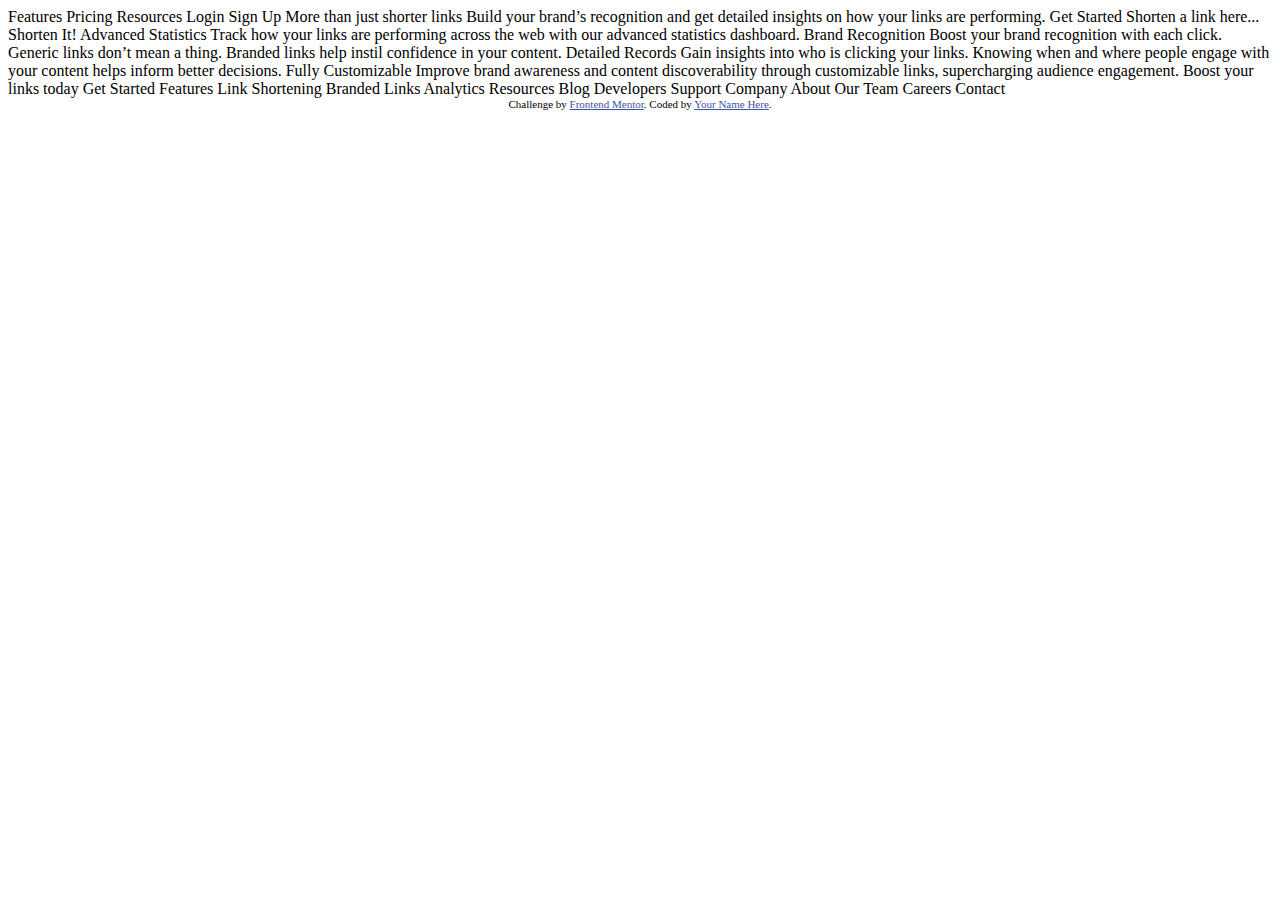
==== url-shortening-api-master/index-url.html @ de2dfef0 "Se agrega nuevo proyecto al proyecto" ====
<!DOCTYPE html>
<html lang="en">
<head>
  <meta charset="UTF-8">
  <meta name="viewport" content="width=device-width, initial-scale=1.0"> <!-- displays site properly based on user's device -->
  <link rel="stylesheet" href="./css/index.css">
  <link rel="icon" type="image/png" sizes="32x32" href="./images/favicon-32x32.png">
  
  <title>Frontend Mentor | Shortly URL shortening API Challenge</title>

  <!-- Feel free to remove these styles or customise in your own stylesheet 👍 -->
</head>
<body>

  Features
  Pricing
  Resources

  Login
  Sign Up

  More than just shorter links

  Build your brand’s recognition and get detailed insights 
  on how your links are performing.

  Get Started
  
  Shorten a link here...

  Shorten It!

  Advanced Statistics

  Track how your links are performing across the web with our 
  advanced statistics dashboard.

  Brand Recognition

  Boost your brand recognition with each click. Generic links don’t 
  mean a thing. Branded links help instil confidence in your content.

  Detailed Records

  Gain insights into who is clicking your links. Knowing when and where 
  people engage with your content helps inform better decisions.

  Fully Customizable

  Improve brand awareness and content discoverability through customizable 
  links, supercharging audience engagement.

  Boost your links today

  Get Started

  Features

  Link Shortening
  Branded Links
  Analytics

  Resources

  Blog
  Developers
  Support

  Company

  About
  Our Team
  Careers
  Contact
  
  <div class="attribution">
    Challenge by <a href="https://www.frontendmentor.io?ref=challenge" target="_blank">Frontend Mentor</a>. 
    Coded by <a href="#">Your Name Here</a>.
  </div>
</body>
</html>
---- url-shortening-api-master/css/index.css ----
.attribution { font-size: 11px; text-align: center; }
.attribution a { color: hsl(228, 45%, 44%); }
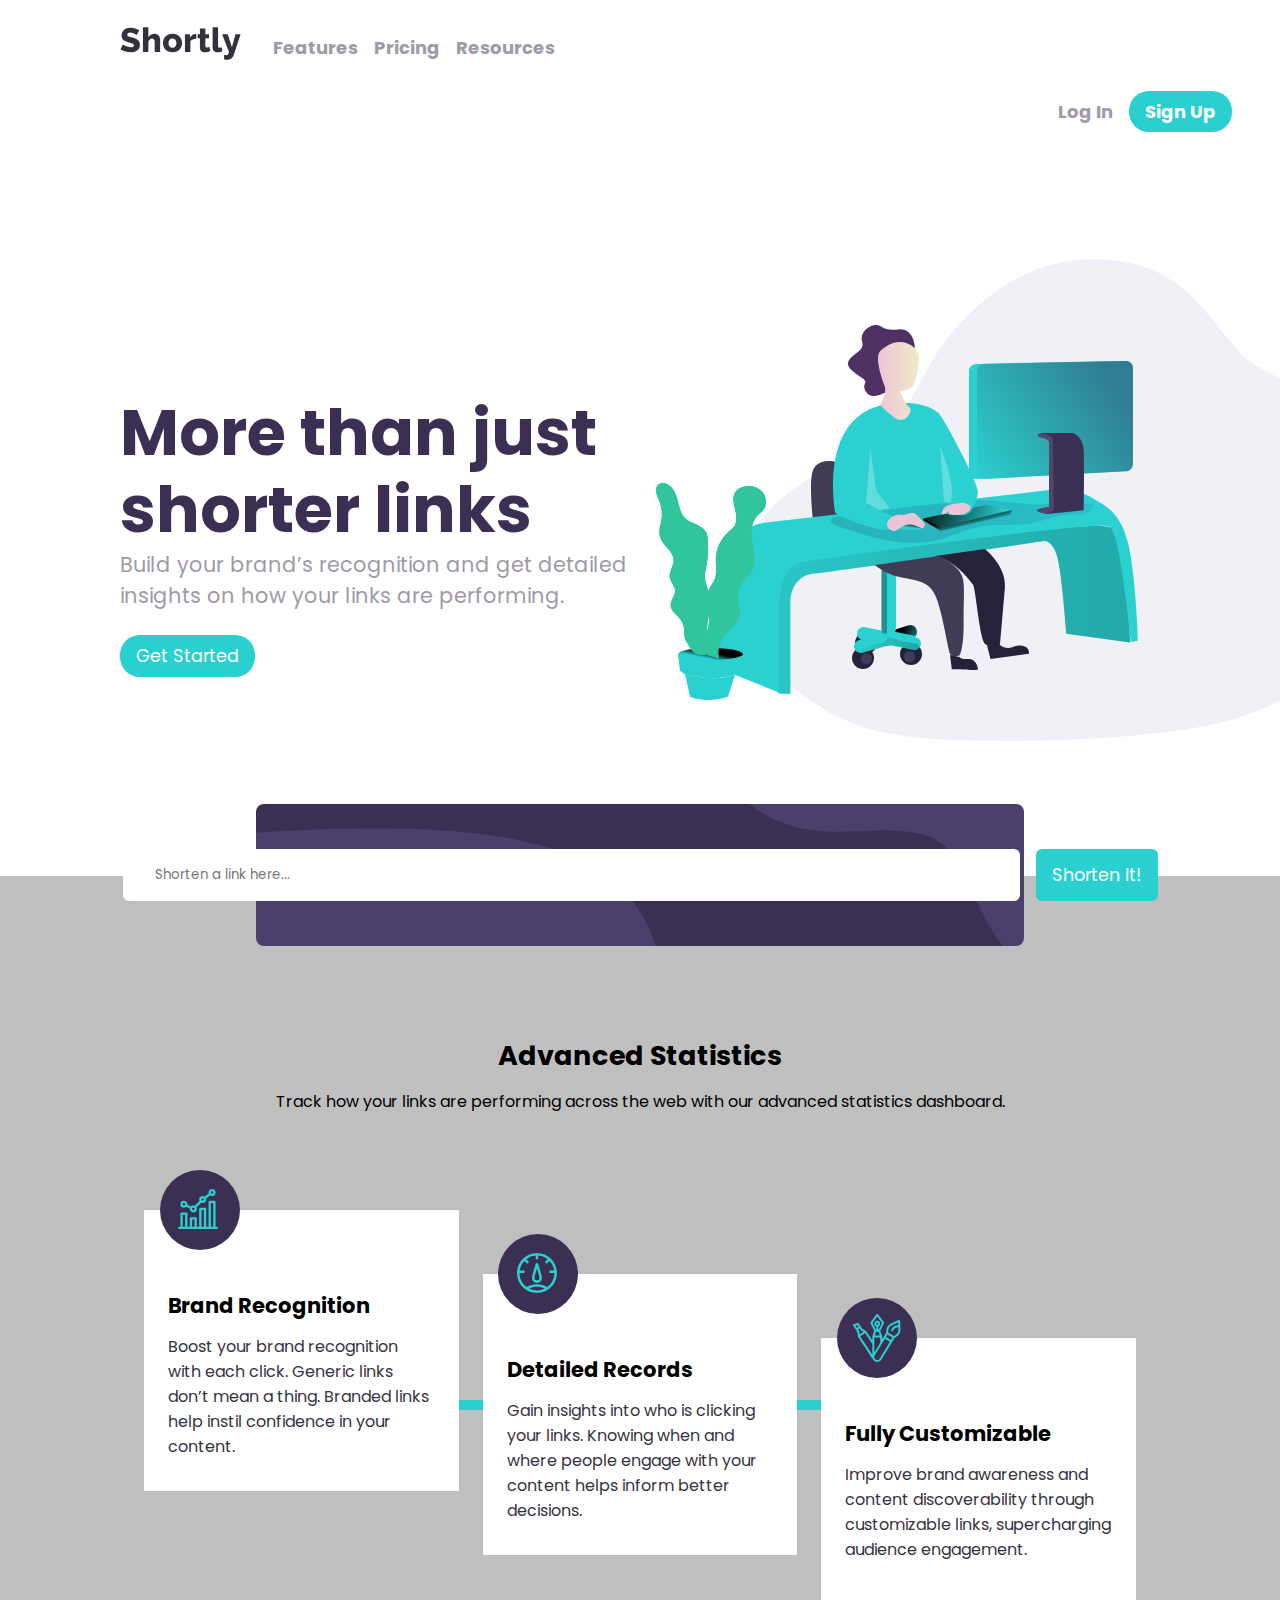
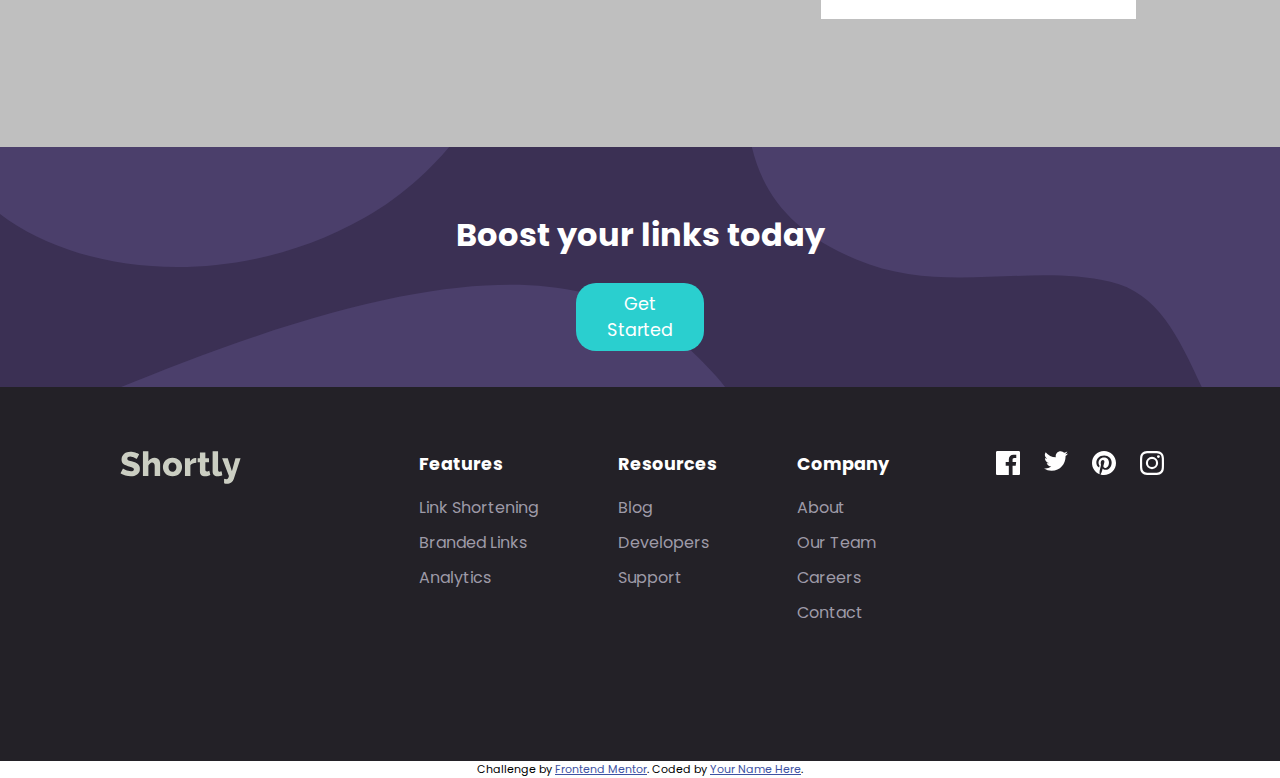
==== commit 46513c4a: "Se funaliza maquetacion, se inicia script" ====
--- a/url-shortening-api-master/index-url.html
+++ b/url-shortening-api-master/index-url.html
@@ -3,79 +3,159 @@
 <head>
   <meta charset="UTF-8">
   <meta name="viewport" content="width=device-width, initial-scale=1.0"> <!-- displays site properly based on user's device -->
+  <link rel="preconnect" href="https://fonts.googleapis.com">
+  <link rel="preconnect" href="https://fonts.gstatic.com" crossorigin>
+  <link href="https://fonts.googleapis.com/css2?family=Poppins:wght@300;500;700&display=swap" rel="stylesheet">
+  <link rel="icon" type="image/png" sizes="32x32" href="./images/favicon-32x32.png">
+  <title>Frontend Mentor | Shortly URL shortening API Challenge</title>
   <link rel="stylesheet" href="./css/index.css">
-  <link rel="icon" type="image/png" sizes="32x32" href="./images/favicon-32x32.png">
-  
-  <title>Frontend Mentor | Shortly URL shortening API Challenge</title>
-
-  <!-- Feel free to remove these styles or customise in your own stylesheet 👍 -->
 </head>
 <body>
+  <header>
+    <div class="first-content">
+      <div class="logo-content">
+        <img src="./images/logo.svg" alt="logo" class="logo-heaer">
+      </div>
+  
+      <nav>
+        <ul>
+          <li><a href="#">Features</a></li>
+          <li><a href="#">Pricing</a></li>
+          <li><a href="#">Resources</a></li>
+        </ul>
+      </nav>
+    </div>
 
-  Features
-  Pricing
-  Resources
+    <nav class="second-content">
+      <ul>
+        <li><a href="#">Log In</a></li>
+        <li><a class="sign-up" href="#">Sign Up</a></li>
+      </ul>
+    </nav>
+  </header>
+  <main>
+    <section class="first-content">
+      <div class="first-text">
+        <h1>More than just shorter links</h1>
+        <p>
+          Build your brand’s recognition and get detailed insights 
+          on how your links are performing.
+        </p>
+        <button>Get Started</button>
+      </div>
+      
+      <div class="content-img">
+        <img class="img-content" src="./images/illustration-working.svg" alt="imagen">
+      </div>
+    </section>
 
-  Login
-  Sign Up
+    <section class="middle-content">
+      <div class="div-middle-form"> <!-- a este div se le agregan los links acortados -->
+        <form class="middle-form">
+          <input id="input-text" class="middle-form-text" type="text" name="link-short" id="link-short" placeholder="Shorten a link here...">
+          <input id="input-btn" class="middle-form-button" type="button" value="Shorten It!">
+        </form>
+      </div>
 
-  More than just shorter links
+      <h2>Advanced Statistics</h2>
 
-  Build your brand’s recognition and get detailed insights 
-  on how your links are performing.
+      <p>
+        Track how your links are performing across the web with our 
+        advanced statistics dashboard.
+      </p>
 
-  Get Started
+      <div class="middle-info">
+        <div class="line"></div>
+        <article class="article-info article-info-one">
+          <div class="div-img-info">
+            <img class="img-info img-one" src="./images/icon-brand-recognition.svg" alt="">
+          </div>
+          <h3>Brand Recognition</h3>
   
-  Shorten a link here...
+          <p>
+            Boost your brand recognition with each click. Generic links don’t 
+            mean a thing. Branded links help instil confidence in your content.
+          </p>
+        </article>
+  
+        <article class="article-info article-info-two">
+          <div class="div-img-info">
+            <img class="img-info img-two" src="./images/icon-detailed-records.svg" alt="">
+          </div>
+          <h3>Detailed Records</h3>
+  
+          <p>
+            Gain insights into who is clicking your links. Knowing when and where 
+            people engage with your content helps inform better decisions.
+          </p>
+        </article>
+  
+        <article class="article-info article-info-three">
+          <div class="div-img-info">
+            <img class="img-info img-three" src="./images/icon-fully-customizable.svg" alt="">
+          </div>
+          <h3>Fully Customizable</h3>
+          
+          <p>
+            Improve brand awareness and content discoverability through customizable 
+            links, supercharging audience engagement.
+          </p>
+        </article>
+      </div>
+    </section>
+    
+    <section class="foot-section">
+      <h3>Boost your links today</h3>
 
-  Shorten It!
+      <button>Get Started</button>
+    </section>
+  </main>
+  <footer>
+    <div class="div-logo-footer">
+      <img src="./images/logo.svg" alt="" class="logo-footer">
+    </div>
+    <div class="content-footer-menu">
+      <div class="footer-menu">
+        <h5>Features</h5>
+        
+        <ul>
+          <li><a href="">Link Shortening</a></li>
+          <li><a href="">Branded Links</a></li>
+          <li><a href="">Analytics</a></li>
+        </ul>
+      </div>
+      <div class="footer-menu">
+        <h5>Resources</h5>
+  
+        <ul>
+          <li><a href="">Blog</a></li>
+          <li><a href="">Developers</a></li>
+          <li><a href="">Support</a></li>
+        </ul>
+      </div>
+      <div class="footer-menu">
+        <h5>Company</h5>
+  
+        <ul>
+          <li><a href="">About</a></li>
+          <li><a href="">Our Team</a></li>
+          <li><a href="">Careers</a></li>
+          <li><a href="">Contact</a></li>
+        </ul>
+      </div>
+    </div>
+    <div class="social-icons">
+      <a href="#"><img src="./images/icon-facebook.svg" alt="Facebook"></a>
+      <a href="#"><img src="./images/icon-twitter.svg" alt="Twitter"></a>
+      <a href="#"><img src="./images/icon-pinterest.svg" alt="Pinterest"></a>
+      <a href="#"><img src="./images/icon-instagram.svg" alt="Instagram"></a>
+    </div>
+  </footer>
 
-  Advanced Statistics
-
-  Track how your links are performing across the web with our 
-  advanced statistics dashboard.
-
-  Brand Recognition
-
-  Boost your brand recognition with each click. Generic links don’t 
-  mean a thing. Branded links help instil confidence in your content.
-
-  Detailed Records
-
-  Gain insights into who is clicking your links. Knowing when and where 
-  people engage with your content helps inform better decisions.
-
-  Fully Customizable
-
-  Improve brand awareness and content discoverability through customizable 
-  links, supercharging audience engagement.
-
-  Boost your links today
-
-  Get Started
-
-  Features
-
-  Link Shortening
-  Branded Links
-  Analytics
-
-  Resources
-
-  Blog
-  Developers
-  Support
-
-  Company
-
-  About
-  Our Team
-  Careers
-  Contact
-  
   <div class="attribution">
     Challenge by <a href="https://www.frontendmentor.io?ref=challenge" target="_blank">Frontend Mentor</a>. 
     Coded by <a href="#">Your Name Here</a>.
   </div>
+  <script src="./js/shortening.js"></script>
 </body>
 </html>
--- a/url-shortening-api-master/css/index.css
+++ b/url-shortening-api-master/css/index.css
@@ -1,2 +1,274 @@
-.attribution { font-size: 11px; text-align: center; }
-.attribution a { color: hsl(228, 45%, 44%); }+* {
+  box-sizing: border-box;
+  margin: 0;
+  padding: 0;
+  font-family: "Poppins", sans-serif;
+}
+
+body {
+  font-size: 18px;
+}
+
+header {
+  display: flex;
+  justify-content: space-between;
+  margin: 1.5em 3rem 0 7.5rem;
+}
+header .first-content {
+  display: flex;
+  gap: 2rem;
+}
+header nav {
+  display: flex;
+}
+header nav ul {
+  display: flex;
+  gap: 1rem;
+  align-items: center;
+  list-style: none;
+}
+header nav ul li a {
+  text-decoration: none;
+  font-weight: bold;
+  color: rgb(158, 154, 167);
+}
+header nav ul li a:hover {
+  color: rgb(59, 48, 84);
+}
+header nav ul .sign-up {
+  background-color: rgb(42, 207, 207);
+  color: rgb(255, 255, 255);
+  padding: 0.5rem 1rem;
+  border-radius: 20px;
+}
+
+.first-content {
+  display: grid;
+  grid-template-columns: repeat(2, 1fr);
+  grid-template-rows: 1fr;
+  padding-bottom: 8rem;
+}
+.first-content .first-text {
+  margin-top: 9rem;
+}
+.first-content h1 {
+  font-size: 4rem;
+  font-weight: bold;
+  line-height: 1.2;
+  text-align: left;
+  color: rgb(59, 48, 84);
+  margin: 3.5rem 0 0 7.5rem;
+}
+.first-content p {
+  font-size: 1.3rem;
+  text-align: left;
+  color: rgb(158, 154, 167);
+  margin: 0 0 0 7.5rem;
+}
+.first-content button {
+  margin: 1.5rem 0 0 7.5rem;
+  background-color: rgb(42, 207, 207);
+  color: rgb(255, 255, 255);
+  padding: 0.5rem 1rem;
+  border-radius: 20px;
+  border: none;
+  font-size: 1.1rem;
+}
+.first-content button:hover {
+  background-color: rgb(59, 48, 84);
+  cursor: pointer;
+}
+.first-content .content-img {
+  overflow: hidden;
+}
+.first-content .content-img .img-content {
+  padding-left: 1rem;
+  padding-top: 4rem;
+}
+
+.middle-content {
+  background-color: rgb(191, 191, 191);
+  position: relative;
+  padding-bottom: 7rem;
+}
+.middle-content .middle-form {
+  display: flex;
+  justify-content: center;
+  background-image: url("./../images/bg-shorten-desktop.svg");
+  background-repeat: no-repeat;
+  background-position: center;
+  background-size: cover;
+  background-color: rgb(59, 48, 84);
+  padding: 2.8rem 3rem 2.8rem 3rem;
+  border-radius: 8px;
+  position: absolute;
+  top: -4.5rem;
+  left: 20%;
+  right: 20%;
+}
+.middle-content .middle-form .middle-form-text {
+  padding: 1rem 38rem 1rem 2rem;
+  border-radius: 6px;
+  border: none;
+}
+.middle-content .middle-form .middle-form-button {
+  background-color: rgb(42, 207, 207);
+  color: rgb(255, 255, 255);
+  padding: 0.4rem 1rem;
+  margin-left: 1rem;
+  border-radius: 6px;
+  border: none;
+  font-size: 1.1rem;
+}
+.middle-content .middle-form .middle-form-button:hover {
+  background-color: rgb(59, 48, 84);
+  cursor: pointer;
+}
+.middle-content h2 {
+  text-align: center;
+  padding-top: 10rem;
+}
+.middle-content p {
+  text-align: center;
+  color: rgb(0, 0, 0);
+  padding-top: 0.8rem;
+  font-size: 1rem;
+}
+.middle-content .middle-info {
+  margin: 10rem 9rem 0 9rem;
+  padding-bottom: 5rem;
+  display: grid;
+  grid-template-columns: repeat(3, 1fr);
+  grid-template-rows: 1fr;
+  gap: 1.5rem;
+  position: relative;
+}
+.middle-content .middle-info .line {
+  display: flex;
+  width: 100%;
+  height: 1px;
+  border: 5px solid rgb(42, 207, 207);
+  position: absolute;
+  top: 35%;
+  z-index: 1;
+}
+.middle-content .middle-info .article-info {
+  background-color: rgb(255, 255, 255);
+  padding: 5rem 1.5rem 2rem 1.5rem;
+  position: relative;
+  z-index: 2;
+}
+.middle-content .middle-info .article-info .div-img-info {
+  background-color: rgb(59, 48, 84);
+  width: 5rem;
+  height: 5rem;
+  border-radius: 50%;
+  position: absolute;
+  top: -2.5rem;
+  left: 5%;
+}
+.middle-content .middle-info .article-info .div-img-info .img-info {
+  padding: 1rem 1rem;
+}
+.middle-content .middle-info .article-info .div-img-info .img-one, .middle-content .middle-info .article-info .div-img-info .img-two {
+  padding: 1.2rem 1.15rem;
+}
+.middle-content .middle-info .article-info p {
+  text-align: left;
+  color: rgb(53, 50, 62);
+  font-size: 1rem;
+}
+.middle-content .middle-info .article-info-one {
+  top: -4rem;
+  left: 0;
+}
+.middle-content .middle-info .article-info-three {
+  top: 4rem;
+  left: 0;
+}
+
+.foot-section {
+  background-color: rgb(59, 48, 84);
+  background-image: url("./../images/bg-boost-desktop.svg");
+  background-repeat: no-repeat;
+  background-position: center;
+  background-size: cover;
+  padding: 2rem 0 2rem 0;
+  height: 15rem;
+}
+.foot-section h3 {
+  text-align: center;
+  color: rgb(255, 255, 255);
+  font-size: 2rem;
+  margin-top: 2rem;
+}
+.foot-section button {
+  background-color: rgb(42, 207, 207);
+  color: rgb(255, 255, 255);
+  border: none;
+  border-radius: 20px;
+  padding: 0.5rem 1rem;
+  font-size: 1.1rem;
+  margin: 1.5rem 45% 0 45%;
+}
+.foot-section button:hover {
+  background-color: rgb(59, 48, 84);
+  cursor: pointer;
+}
+
+footer {
+  background-color: rgb(35, 33, 39);
+  padding: 4rem 0 8rem 7.5rem;
+  display: flex;
+  justify-content: space-between;
+}
+footer .div-logo-footer {
+  display: flex;
+  align-items: flex-start;
+}
+footer .div-logo-footer .logo-footer {
+  padding-right: 3rem;
+  filter: invert(100%);
+}
+footer .content-footer-menu {
+  display: flex;
+}
+footer .content-footer-menu .footer-menu {
+  margin: 0 0 0 5rem;
+}
+footer .content-footer-menu .footer-menu h5 {
+  color: rgb(255, 255, 255);
+  font-size: 1.1rem;
+  font-weight: bold;
+  padding-bottom: 1rem;
+}
+footer .content-footer-menu .footer-menu ul {
+  list-style: none;
+}
+footer .content-footer-menu .footer-menu ul li {
+  padding-bottom: 0.5rem;
+}
+footer .content-footer-menu .footer-menu ul a {
+  text-decoration: none;
+  color: rgb(158, 154, 167);
+  font-size: 1rem;
+}
+footer .content-footer-menu .footer-menu ul a:hover {
+  color: rgb(42, 207, 207);
+}
+footer .social-icons {
+  margin: 0 10% 0 5%;
+  display: flex;
+  gap: 1.5rem;
+}
+
+.attribution {
+  background-color: #ffffff;
+  font-size: 11px;
+  text-align: center;
+}
+.attribution a {
+  color: hsl(228deg, 45%, 44%);
+}
+
+/*# sourceMappingURL=index.css.map */
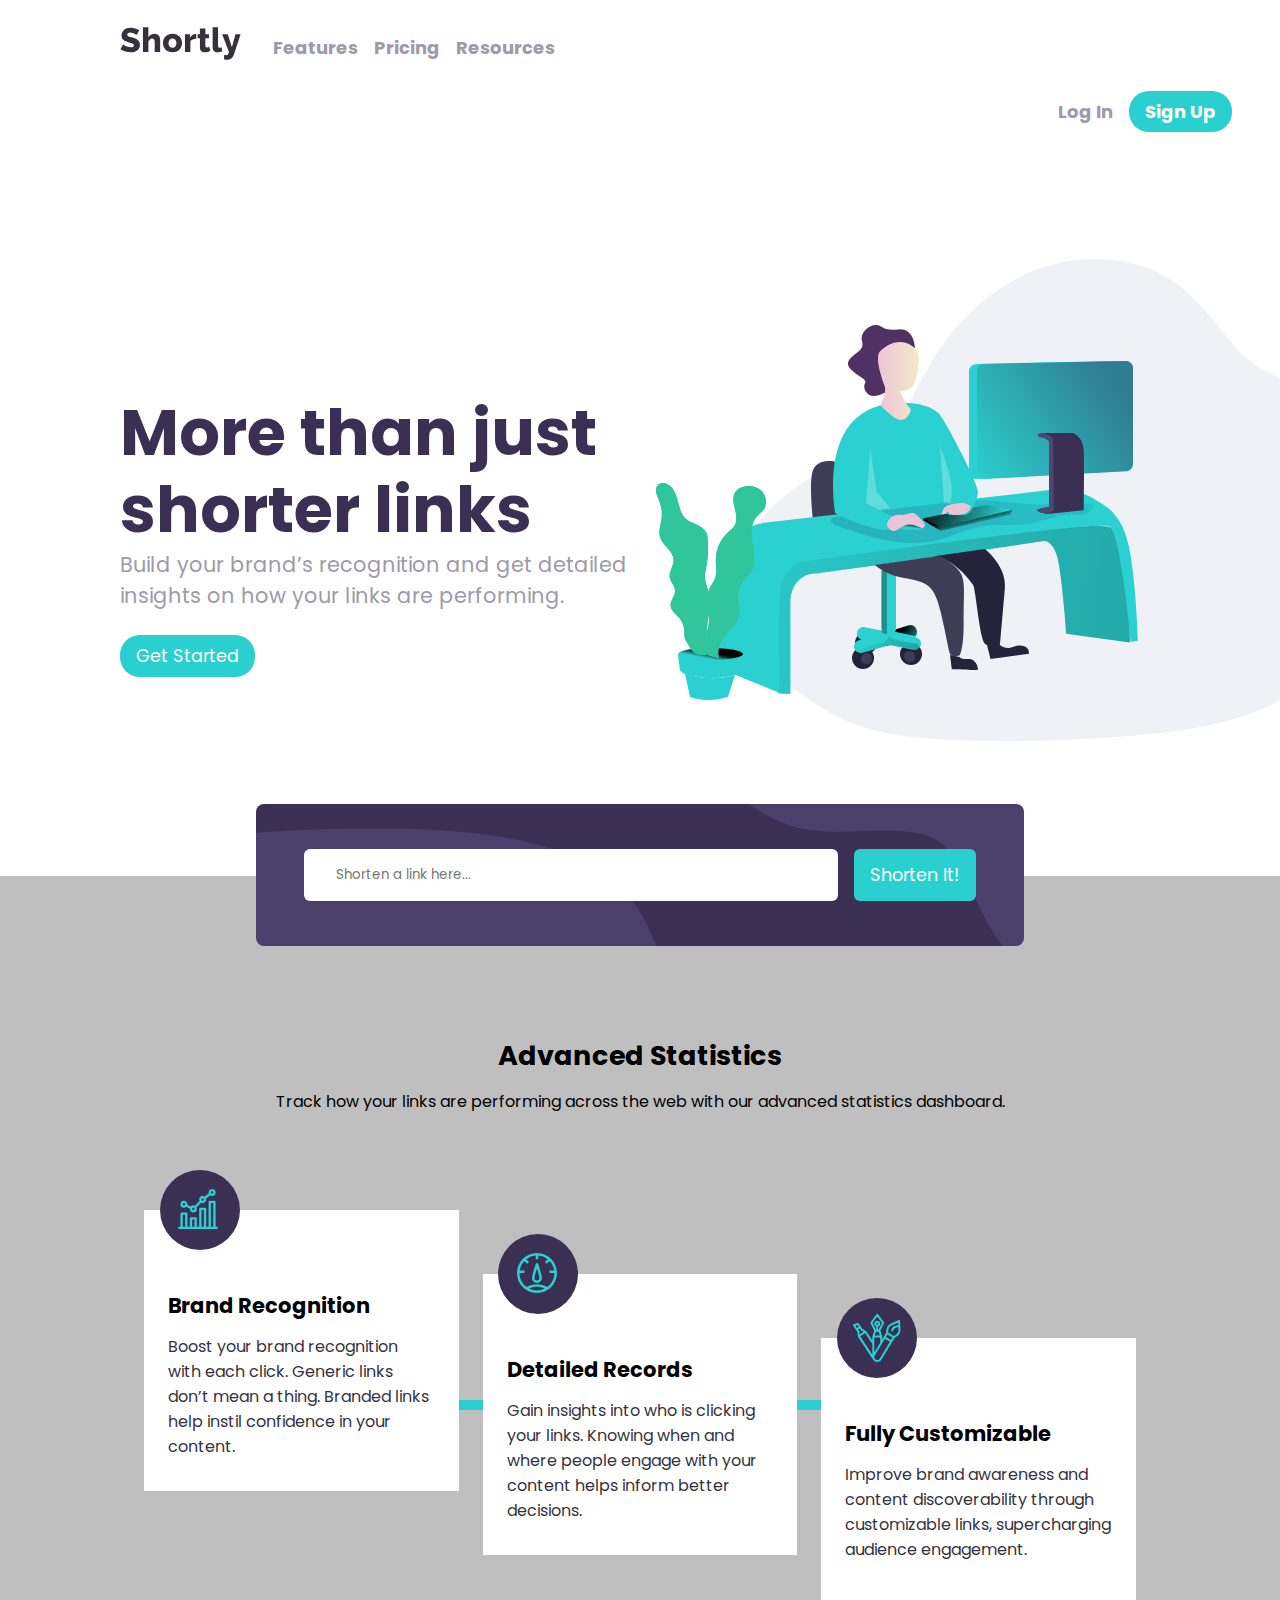
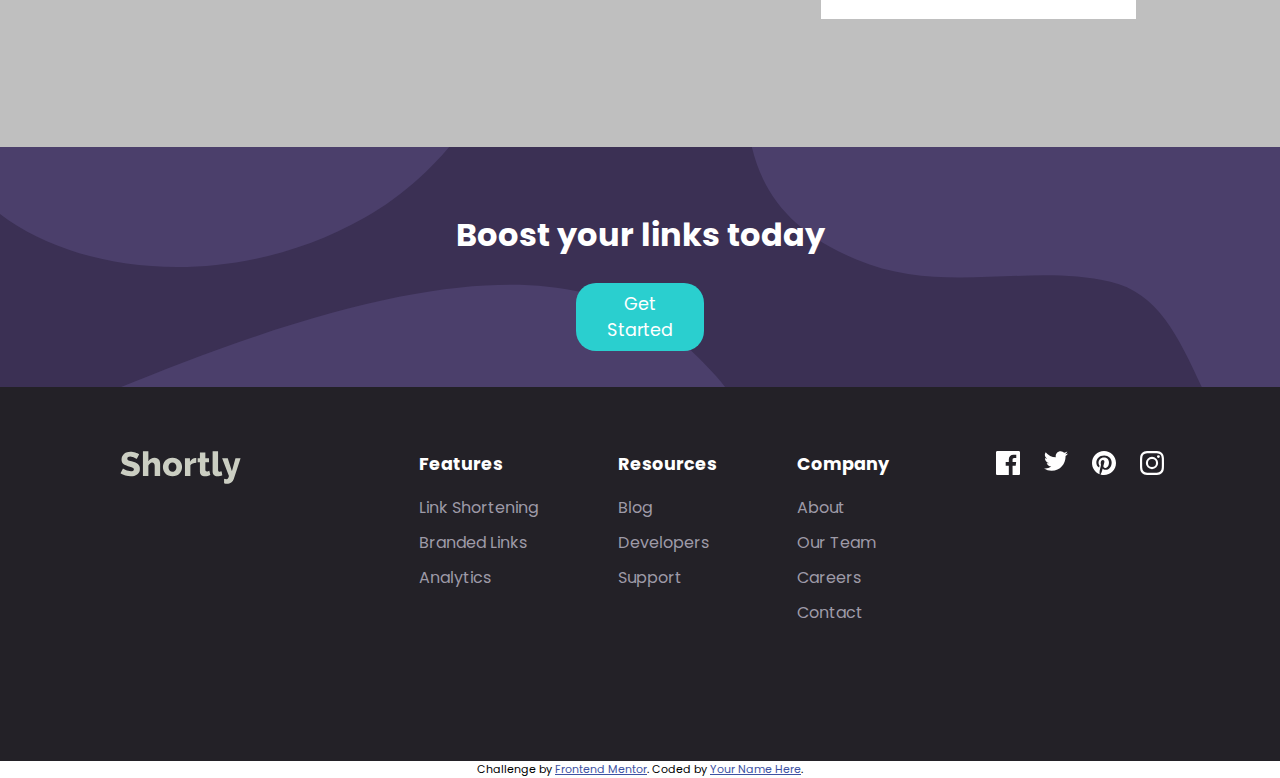
==== commit a9d9e272: "Solucionado un error de diseño, faltan pequeñas correcciones para finalziar" ====
--- a/url-shortening-api-master/index-url.html
+++ b/url-shortening-api-master/index-url.html
@@ -50,14 +50,15 @@
     </section>
 
     <section class="middle-content">
-      <div class="div-middle-form"> <!-- a este div se le agregan los links acortados -->
+      <div id="div-middle-form" class="div-middle-form"> <!-- a este div se le agregan los links acortados -->
         <form class="middle-form">
           <input id="input-text" class="middle-form-text" type="text" name="link-short" id="link-short" placeholder="Shorten a link here...">
           <input id="input-btn" class="middle-form-button" type="button" value="Shorten It!">
+          <p id="error-link">Please add a link</p>
         </form>
       </div>
 
-      <h2>Advanced Statistics</h2>
+      <h2 id="h2-advanced">Advanced Statistics</h2>
 
       <p>
         Track how your links are performing across the web with our 
--- a/url-shortening-api-master/css/index.css
+++ b/url-shortening-api-master/css/index.css
@@ -91,7 +91,16 @@
   position: relative;
   padding-bottom: 7rem;
 }
-.middle-content .middle-form {
+.middle-content .div-middle-form {
+  position: absolute;
+  top: -4.5rem;
+  left: 20%;
+  right: 20%;
+  display: flex;
+  flex-direction: column;
+  gap: 1rem;
+}
+.middle-content .div-middle-form .middle-form {
   display: flex;
   justify-content: center;
   background-image: url("./../images/bg-shorten-desktop.svg");
@@ -101,17 +110,14 @@
   background-color: rgb(59, 48, 84);
   padding: 2.8rem 3rem 2.8rem 3rem;
   border-radius: 8px;
-  position: absolute;
-  top: -4.5rem;
-  left: 20%;
-  right: 20%;
-}
-.middle-content .middle-form .middle-form-text {
-  padding: 1rem 38rem 1rem 2rem;
+}
+.middle-content .div-middle-form .middle-form .middle-form-text {
+  padding: 1rem 2rem 1rem 2rem;
+  width: 100%;
   border-radius: 6px;
   border: none;
 }
-.middle-content .middle-form .middle-form-button {
+.middle-content .div-middle-form .middle-form .middle-form-button {
   background-color: rgb(42, 207, 207);
   color: rgb(255, 255, 255);
   padding: 0.4rem 1rem;
@@ -120,7 +126,41 @@
   border: none;
   font-size: 1.1rem;
 }
-.middle-content .middle-form .middle-form-button:hover {
+.middle-content .div-middle-form .middle-form .middle-form-button:hover {
+  background-color: rgb(59, 48, 84);
+  cursor: pointer;
+}
+.middle-content .div-middle-form .middle-form #error-link {
+  color: red;
+  font-size: 0.8rem;
+  display: block;
+  opacity: 0;
+  position: absolute;
+  top: 65%;
+  left: 6rem;
+}
+.middle-content .div-middle-form .newLinkShorten {
+  background-color: rgb(255, 255, 255);
+  padding: 2rem 3rem 2rem 3rem;
+  border-radius: 5px;
+  display: flex;
+  justify-content: space-between;
+  align-items: center;
+}
+.middle-content .div-middle-form .newLinkShorten .linkShort {
+  display: flex;
+  flex-direction: row;
+  gap: 1rem;
+}
+.middle-content .div-middle-form .newLinkShorten .linkShort button {
+  background-color: rgb(42, 207, 207);
+  color: rgb(255, 255, 255);
+  padding: 0.4rem 1rem;
+  border-radius: 6px;
+  border: none;
+  font-size: 1.1rem;
+}
+.middle-content .div-middle-form .newLinkShorten .linkShort button:hover {
   background-color: rgb(59, 48, 84);
   cursor: pointer;
 }
@@ -261,6 +301,10 @@
   display: flex;
   gap: 1.5rem;
 }
+footer .social-icons img:hover {
+  cursor: pointer;
+  filter: brightness(0) saturate(100%) invert(92%) sepia(60%) saturate(5159%) hue-rotate(123deg) brightness(88%) contrast(83%);
+}
 
 .attribution {
   background-color: #ffffff;
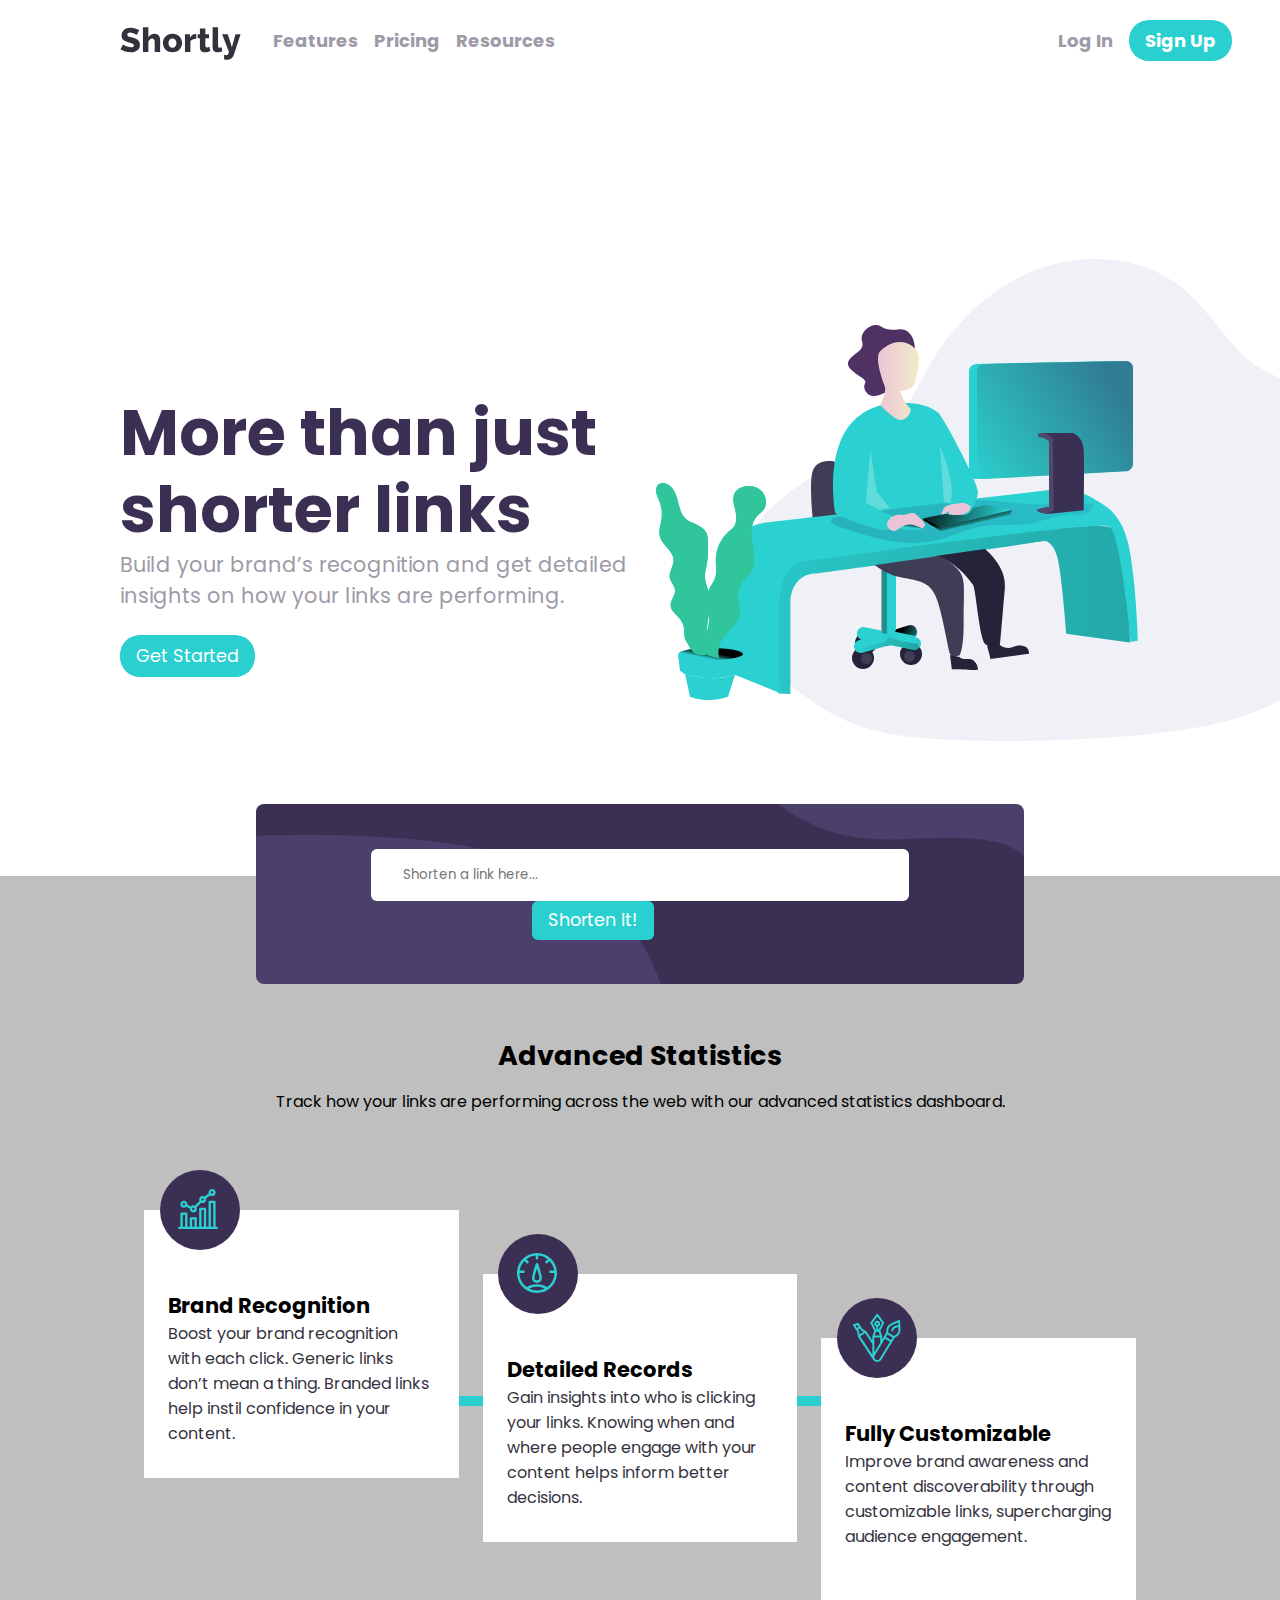
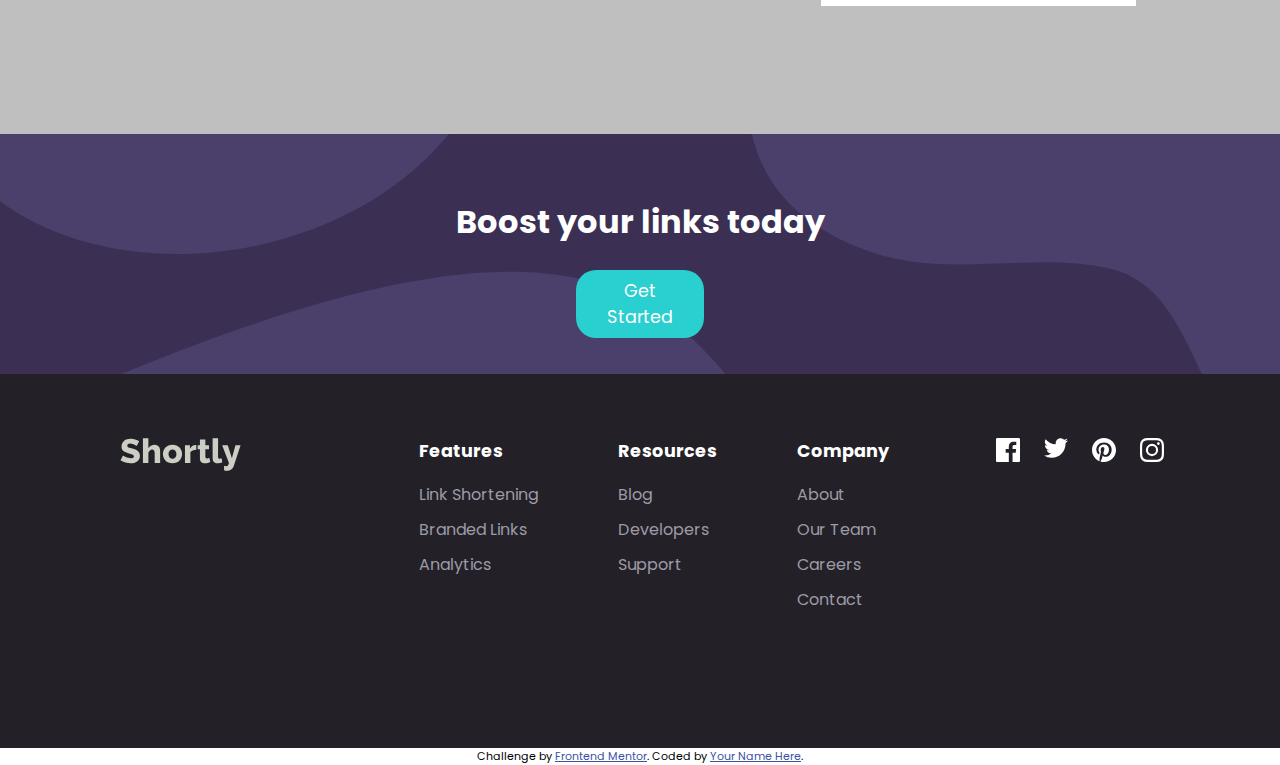
==== commit e300cb24: "Se guardan avances en el diseño para movil" ====
--- a/url-shortening-api-master/index-url.html
+++ b/url-shortening-api-master/index-url.html
@@ -12,26 +12,30 @@
 </head>
 <body>
   <header>
-    <div class="first-content">
-      <div class="logo-content">
-        <img src="./images/logo.svg" alt="logo" class="logo-heaer">
+    <img src="./images/icons8-menu-rounded-50.png" alt="" class="menuIcon">
+    <img src="./images/logo.svg" alt="logo" class="logo-heaer-mobile">
+    <div class="menu-content">
+      <div class="first-content">
+        <div class="logo-content">
+          <img src="./images/logo.svg" alt="logo" class="logo-heaer">
+        </div>
+      
+        <nav>
+          <ul>
+            <li><a href="#">Features</a></li>
+            <li><a href="#">Pricing</a></li>
+            <li><a href="#">Resources</a></li>
+          </ul>
+        </nav>
       </div>
-  
-      <nav>
+    
+      <nav class="second-content">
         <ul>
-          <li><a href="#">Features</a></li>
-          <li><a href="#">Pricing</a></li>
-          <li><a href="#">Resources</a></li>
+          <li><a href="#">Log In</a></li>
+          <li><a class="sign-up" href="#">Sign Up</a></li>
         </ul>
       </nav>
     </div>
-
-    <nav class="second-content">
-      <ul>
-        <li><a href="#">Log In</a></li>
-        <li><a class="sign-up" href="#">Sign Up</a></li>
-      </ul>
-    </nav>
   </header>
   <main>
     <section class="first-content">
@@ -60,7 +64,7 @@
 
       <h2 id="h2-advanced">Advanced Statistics</h2>
 
-      <p>
+      <p class="p-advanced">
         Track how your links are performing across the web with our 
         advanced statistics dashboard.
       </p>
@@ -158,5 +162,6 @@
     Coded by <a href="#">Your Name Here</a>.
   </div>
   <script src="./js/shortening.js"></script>
+  <script src="./js/menu.js"></script>
 </body>
 </html>
--- a/url-shortening-api-master/css/index.css
+++ b/url-shortening-api-master/css/index.css
@@ -10,36 +10,48 @@
 }
 
 header {
+  margin: 1.5em 3rem 0 7.5rem;
+  /* display: flex */
+}
+header .menuIcon, header .logo-heaer-mobile {
+  display: none;
+}
+header .menu-content {
   display: flex;
   justify-content: space-between;
-  margin: 1.5em 3rem 0 7.5rem;
-}
-header .first-content {
+}
+header .menu-content .first-content {
   display: flex;
   gap: 2rem;
 }
-header nav {
-  display: flex;
-}
-header nav ul {
-  display: flex;
+header .menu-content nav {
+  display: flex;
+  align-items: flex-start;
+}
+header .menu-content nav ul {
+  display: flex;
+  flex-direction: row;
   gap: 1rem;
   align-items: center;
   list-style: none;
 }
-header nav ul li a {
+header .menu-content nav ul li a {
   text-decoration: none;
   font-weight: bold;
   color: rgb(158, 154, 167);
 }
-header nav ul li a:hover {
+header .menu-content nav ul li a:hover {
   color: rgb(59, 48, 84);
 }
-header nav ul .sign-up {
+header .menu-content nav ul .sign-up {
   background-color: rgb(42, 207, 207);
   color: rgb(255, 255, 255);
   padding: 0.5rem 1rem;
   border-radius: 20px;
+}
+header .menu-content nav ul .sign-up:hover {
+  background-color: rgb(108, 207, 207);
+  color: rgb(255, 255, 255);
 }
 
 .first-content {
@@ -75,7 +87,7 @@
   font-size: 1.1rem;
 }
 .first-content button:hover {
-  background-color: rgb(59, 48, 84);
+  background-color: rgb(108, 207, 207);
   cursor: pointer;
 }
 .first-content .content-img {
@@ -102,6 +114,7 @@
 }
 .middle-content .div-middle-form .middle-form {
   display: flex;
+  flex-flow: row wrap;
   justify-content: center;
   background-image: url("./../images/bg-shorten-desktop.svg");
   background-repeat: no-repeat;
@@ -113,7 +126,7 @@
 }
 .middle-content .div-middle-form .middle-form .middle-form-text {
   padding: 1rem 2rem 1rem 2rem;
-  width: 100%;
+  width: 80%;
   border-radius: 6px;
   border: none;
 }
@@ -127,17 +140,15 @@
   font-size: 1.1rem;
 }
 .middle-content .div-middle-form .middle-form .middle-form-button:hover {
-  background-color: rgb(59, 48, 84);
+  background-color: rgb(108, 207, 207);
   cursor: pointer;
 }
 .middle-content .div-middle-form .middle-form #error-link {
   color: red;
+  display: inline;
+  padding-top: 0.5rem;
   font-size: 0.8rem;
-  display: block;
   opacity: 0;
-  position: absolute;
-  top: 65%;
-  left: 6rem;
 }
 .middle-content .div-middle-form .newLinkShorten {
   background-color: rgb(255, 255, 255);
@@ -152,6 +163,10 @@
   flex-direction: row;
   gap: 1rem;
 }
+.middle-content .div-middle-form .newLinkShorten .linkShort #shorten {
+  color: rgb(42, 207, 207);
+  font-weight: bold;
+}
 .middle-content .div-middle-form .newLinkShorten .linkShort button {
   background-color: rgb(42, 207, 207);
   color: rgb(255, 255, 255);
@@ -168,7 +183,7 @@
   text-align: center;
   padding-top: 10rem;
 }
-.middle-content p {
+.middle-content .p-advanced {
   text-align: center;
   color: rgb(0, 0, 0);
   padding-top: 0.8rem;
@@ -252,7 +267,7 @@
   margin: 1.5rem 45% 0 45%;
 }
 .foot-section button:hover {
-  background-color: rgb(59, 48, 84);
+  background-color: rgb(108, 207, 207);
   cursor: pointer;
 }
 
@@ -315,4 +330,253 @@
   color: hsl(228deg, 45%, 44%);
 }
 
+@media screen and (max-width: 768px) {
+  header {
+    margin: 1.5em 0 0 0.5rem;
+  }
+  header .logo-heaer-mobile {
+    display: block;
+  }
+  header .menuIcon {
+    display: block;
+    position: absolute;
+    top: 1.5rem;
+    right: 1.5rem;
+    cursor: pointer;
+  }
+  header .menu-content {
+    display: flex;
+    flex-direction: column;
+    background-color: rgb(59, 48, 84);
+    padding: 2rem 1rem 2rem 1rem;
+    border-radius: 10px;
+    position: absolute;
+    top: 5.5rem;
+    right: 1.5rem;
+    left: 1.5rem;
+    opacity: 0;
+  }
+  header .show {
+    opacity: 1;
+  }
+  header .show .first-content {
+    display: flex;
+    justify-content: center;
+    gap: 0rem;
+    padding-bottom: 1rem;
+    border-bottom: 1px solid rgb(191, 191, 191);
+  }
+  header .show .logo-heaer {
+    display: none;
+  }
+  header .show .second-content {
+    padding-top: 1rem;
+  }
+  header .show nav {
+    display: flex;
+    align-items: flex-start;
+    justify-content: center;
+  }
+  header .show nav ul {
+    display: flex;
+    flex-direction: column;
+    gap: 1rem;
+    align-items: center;
+    list-style: none;
+  }
+  header .show nav ul li a {
+    color: rgb(255, 255, 255);
+  }
+  header .show nav ul li a:hover {
+    color: rgb(42, 207, 207);
+  }
+  header .show nav ul .sign-up {
+    padding: 0.5rem 6rem;
+    border-radius: 20px;
+  }
+  .first-content {
+    display: grid;
+    grid-template-columns: 1fr;
+    grid-template-rows: auto auto;
+  }
+  .first-content .first-text {
+    margin-top: 0;
+  }
+  .first-content h1 {
+    font-size: 3rem;
+    font-weight: bold;
+    text-align: center;
+    margin: 2.5rem 1rem 0 1rem;
+  }
+  .first-content p {
+    font-size: 1.3rem;
+    text-align: center;
+    color: rgb(158, 154, 167);
+    margin: 0;
+  }
+  .first-content button {
+    margin: 1.5rem 0 0 7.5rem;
+    background-color: rgb(42, 207, 207);
+    color: rgb(255, 255, 255);
+    padding: 0.5rem 1rem;
+    border-radius: 20px;
+    border: none;
+    font-size: 1.1rem;
+  }
+  .first-content button:hover {
+    background-color: rgb(108, 207, 207);
+    cursor: pointer;
+  }
+  .first-content .content-img {
+    overflow: hidden;
+    grid-row: 1/2;
+  }
+  .first-content .content-img .img-content {
+    width: 100%;
+    padding-left: 1rem;
+    padding-top: 4rem;
+  }
+  .middle-content {
+    position: relative;
+    padding-bottom: 7rem;
+  }
+  .middle-content .div-middle-form {
+    position: absolute;
+    top: -4.5rem;
+    left: 5%;
+    right: 5%;
+    display: flex;
+    flex-direction: column;
+    gap: 1rem;
+  }
+  .middle-content .div-middle-form .middle-form {
+    display: flex;
+    flex-flow: row wrap;
+    justify-content: center;
+    gap: 1rem;
+    background-image: url("./../images/bg-shorten-desktop.svg");
+    background-repeat: no-repeat;
+    background-position: center;
+    background-size: cover;
+    padding: 2.8rem 3rem 2.8rem 3rem;
+  }
+  .middle-content .div-middle-form .middle-form .middle-form-text {
+    padding: 1rem 2rem 1rem 2rem;
+    width: 80%;
+    border-radius: 6px;
+    border: none;
+  }
+  .middle-content .div-middle-form .middle-form .middle-form-button {
+    background-color: rgb(42, 207, 207);
+    color: rgb(255, 255, 255);
+    padding: 0.4rem 5rem;
+    margin-left: 1rem;
+    border-radius: 6px;
+    border: none;
+    font-size: 1.1rem;
+  }
+  .middle-content .div-middle-form .middle-form .middle-form-button:hover {
+    background-color: rgb(108, 207, 207);
+    cursor: pointer;
+  }
+  .middle-content .div-middle-form .middle-form #error-link {
+    color: red;
+    display: inline;
+    padding-top: 0.5rem;
+    font-size: 0.8rem;
+    opacity: 0;
+  }
+  .middle-content .div-middle-form .newLinkShorten {
+    background-color: rgb(255, 255, 255);
+    padding: 2rem 3rem 2rem 3rem;
+    border-radius: 5px;
+    display: flex;
+    justify-content: space-between;
+    align-items: center;
+  }
+  .middle-content .div-middle-form .newLinkShorten .linkShort {
+    display: flex;
+    flex-direction: row;
+    gap: 1rem;
+  }
+  .middle-content .div-middle-form .newLinkShorten .linkShort #shorten {
+    color: rgb(42, 207, 207);
+    font-weight: bold;
+  }
+  .middle-content .div-middle-form .newLinkShorten .linkShort button {
+    background-color: rgb(42, 207, 207);
+    color: rgb(255, 255, 255);
+    padding: 0.4rem 1rem;
+    border-radius: 6px;
+    border: none;
+    font-size: 1.1rem;
+  }
+  .middle-content .div-middle-form .newLinkShorten .linkShort button:hover {
+    background-color: rgb(59, 48, 84);
+    cursor: pointer;
+  }
+  .middle-content h2 {
+    text-align: center;
+    padding-top: 10rem;
+  }
+  .middle-content .p-advanced {
+    text-align: center;
+    color: rgb(0, 0, 0);
+    padding-top: 0.8rem;
+    font-size: 1rem;
+  }
+  .middle-content .middle-info {
+    margin: 10rem 1.4rem 0 1.4rem;
+    padding-bottom: 5rem;
+    display: grid;
+    grid-template-columns: 1fr;
+    grid-template-rows: auto;
+    gap: 1.5rem;
+    position: relative;
+  }
+  .middle-content .middle-info .line {
+    display: flex;
+    width: 100%;
+    height: 1px;
+    border: 5px solid rgb(42, 207, 207);
+    position: absolute;
+    top: 35%;
+    z-index: 1;
+  }
+  .middle-content .middle-info .article-info {
+    background-color: rgb(255, 255, 255);
+    padding: 5rem 1.5rem 2rem 1.5rem;
+    position: relative;
+    z-index: 2;
+  }
+  .middle-content .middle-info .article-info .div-img-info {
+    background-color: rgb(59, 48, 84);
+    width: 5rem;
+    height: 5rem;
+    border-radius: 50%;
+    position: absolute;
+    top: -2.5rem;
+    left: 5%;
+  }
+  .middle-content .middle-info .article-info .div-img-info .img-info {
+    padding: 1rem 1rem;
+  }
+  .middle-content .middle-info .article-info .div-img-info .img-one, .middle-content .middle-info .article-info .div-img-info .img-two {
+    padding: 1.2rem 1.15rem;
+  }
+  .middle-content .middle-info .article-info p {
+    text-align: left;
+    color: rgb(53, 50, 62);
+    font-size: 1rem;
+  }
+  .middle-content .middle-info .article-info-one {
+    top: -4rem;
+    left: 0;
+  }
+  .middle-content .middle-info .article-info-three {
+    top: 4rem;
+    left: 0;
+  }
+}
+
 /*# sourceMappingURL=index.css.map */
